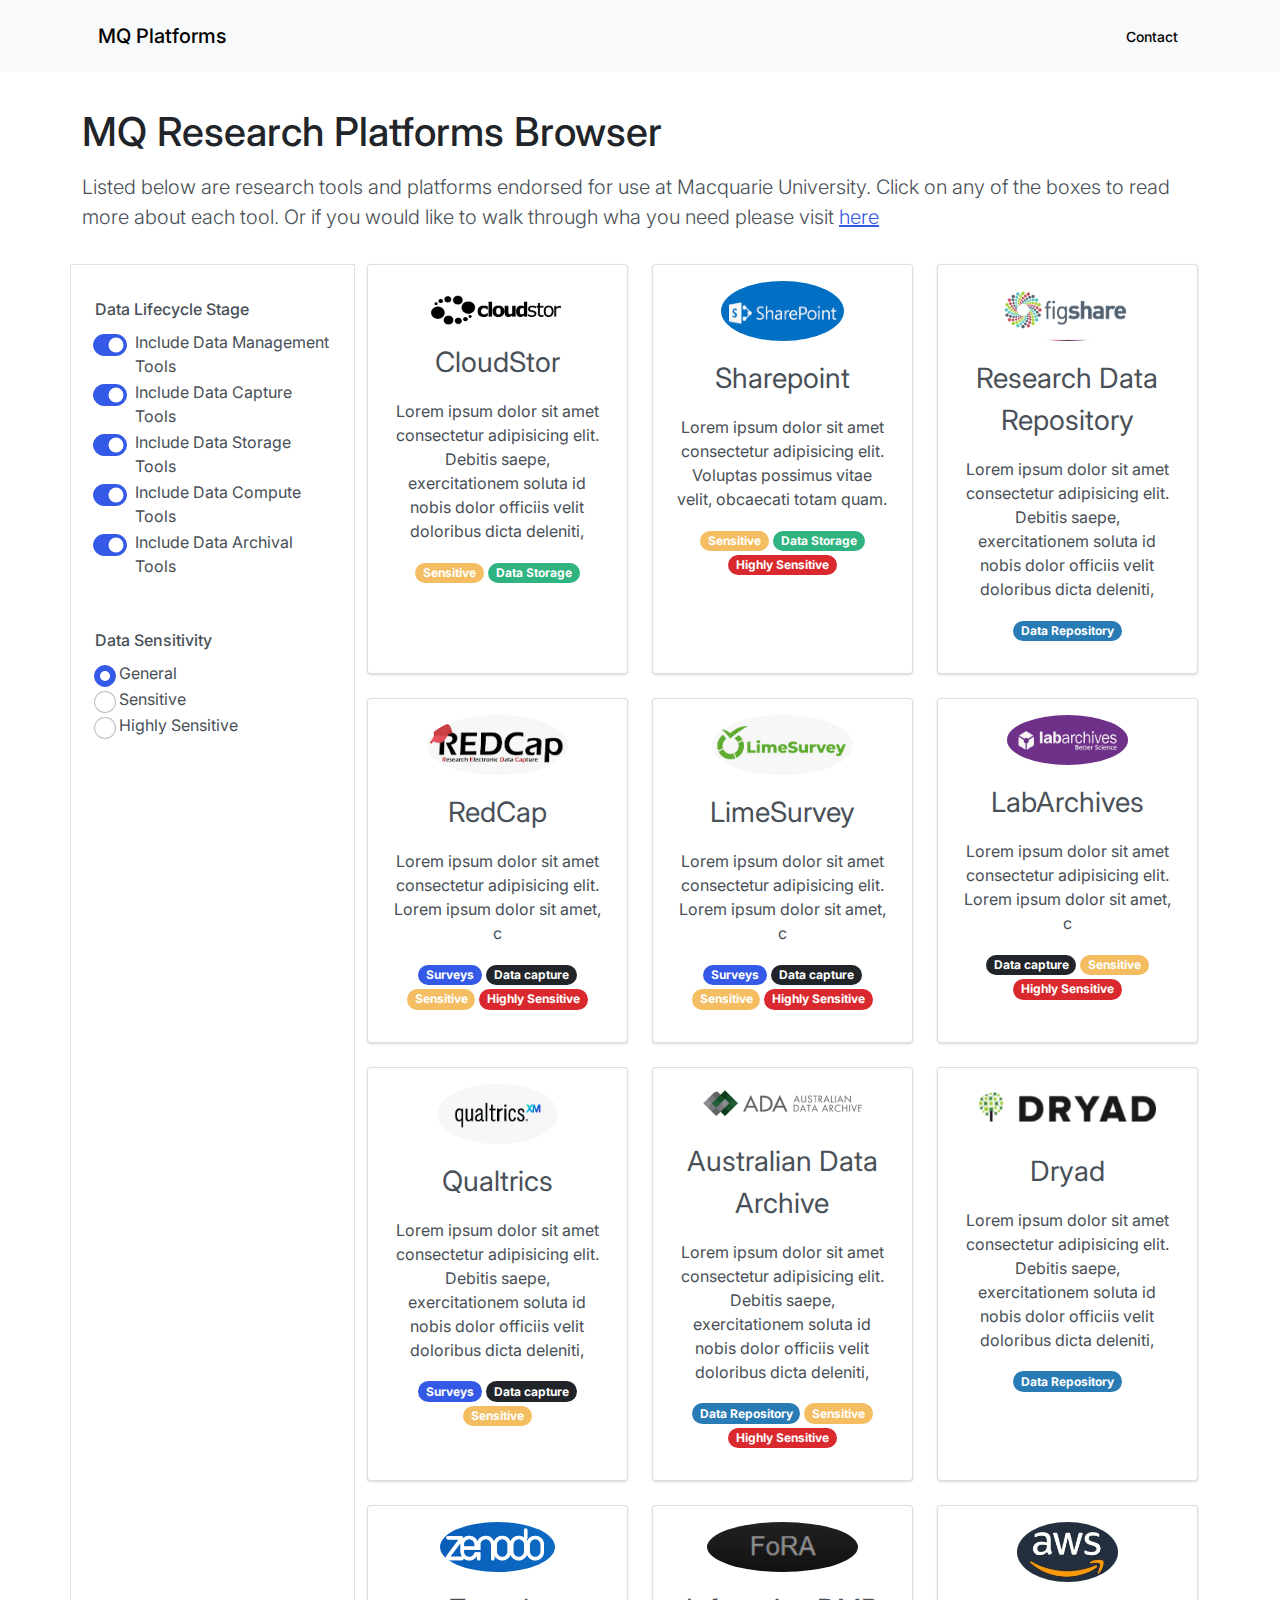
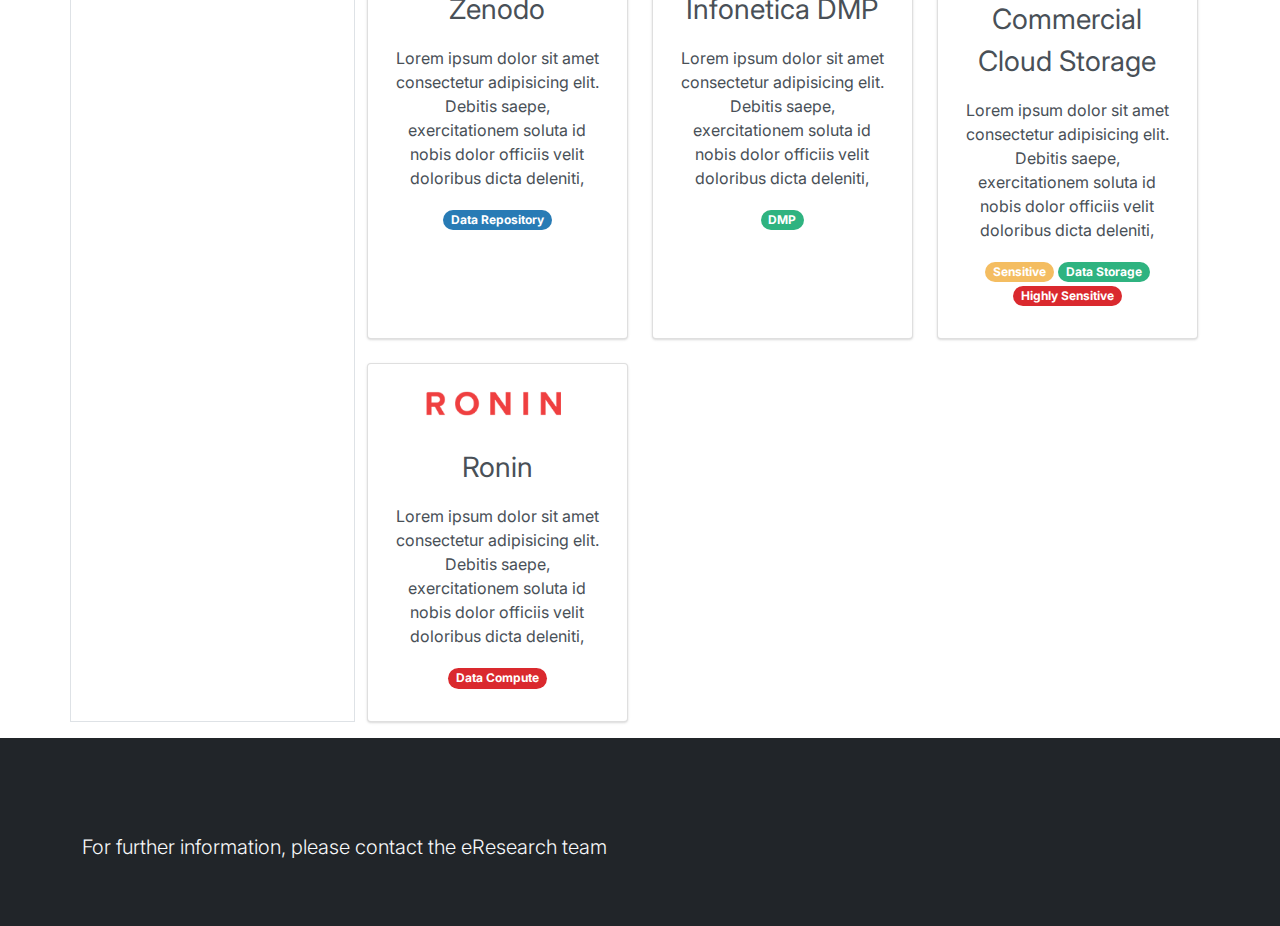
==== docs/index.html @ 7e0ce6c1 "Initial Commit" ====
<!DOCTYPE html>
<html lang="en">
  <head>
    <meta charset="UTF-8" />
    <meta http-equiv="X-UA-Compatible" content="IE=edge" />
    <meta name="viewport" content="width=device-width, initial-scale=1.0" />
    <link
      href="https://cdn.jsdelivr.net/npm/bootstrap@5.0.1/dist/css/bootstrap.min.css"
      rel="stylesheet"
      integrity="sha384-+0n0xVW2eSR5OomGNYDnhzAbDsOXxcvSN1TPprVMTNDbiYZCxYbOOl7+AMvyTG2x"
      crossorigin="anonymous"
    />
    <link
      rel="stylesheet"
      href="https://cdn.jsdelivr.net/npm/bootstrap-icons@1.5.0/font/bootstrap-icons.css"
    />
    <link rel="stylesheet" href="static/css/bootstrap.min.css" />
    <link rel="stylesheet" href="static/css/custom.css" />
    <title>MQ Research Platforms</title>
  </head>
  <body>
    <!-- NAVBAR -->
    <nav class="navbar navbar-light navbar-expand-lg bg-light py-3 fixed-top">
      <div class="container">
        <a class="navbar-brand" href="/">
          <img
            src="/static/img/mq-logo-small.png"
            height="30"
            class="d-inline-block align-top"
            alt=""
          />
          <a class="navbar-brand" href="/">MQ Platforms</a>
        </a>

        <button
          class="navbar-toggler"
          type="button"
          data-bs-toggle="collapse"
          data-bs-target="#navmenu"
        >
          <span class="navbar-toggler-icon"></span>
        </button>

        <div class="collapse navbar-collapse" id="navmenu">
          <ul class="navbar-nav ms-auto">
            <li class="nav-item">
              <a href="#contact" class="nav-link">Contact</a>
            </li>
          </ul>
        </div>
      </div>
    </nav>

    <!-- INTRO TEXT -->
    <section class="pt-5 pb-3 text-center text-sm-start">
      <div class="container">
        <div class="row">
          <div class="col">
            <h1>
              <span class="text-dark">MQ Research Platforms Browser</span>
            </h1>

            <p class="lead mt-3">
              Listed below are research tools and platforms endorsed for use at
              Macquarie University. Click on any of the boxes to read more about
              each tool. Or if you would like to walk through wha you need
              please visit <a href="walkthrough.html">here</a>
            </p>
          </div>
        </div>
      </div>
    </section>

    <!-- MAIN BODY -->
    <section class="pb-3">
      <div class="container">
        <div class="row">
          <!-- FILTER COLUMN -->
          <div class="col-lg-3 p-4 pb-lg-0 mb-3 mb-lg-0 border">
            <legend class="col-form-label pt-2">Data Lifecycle Stage</legend>
            <div class="form-check form-switch">
              <input
                class="form-check-input"
                type="checkbox"
                id="switchDataManagement"
                value="data-management"
                checked
                onchange="updatePlatformCards()"
              />
              <label class="form-check-label" for="switchDataManagement"
                >Include Data Management Tools</label
              >
            </div>
            <div class="form-check form-switch">
              <input
                class="form-check-input"
                type="checkbox"
                id="switchDataCapture"
                value="data-capture"
                checked
                onchange="updatePlatformCards()"
              />
              <label class="form-check-label" for="switchDataCapture"
                >Include Data Capture Tools</label
              >
            </div>
            <div class="form-check form-switch">
              <input
                class="form-check-input"
                type="checkbox"
                id="switchDataStorage"
                value="data-storage"
                checked
                onchange="updatePlatformCards()"
              />
              <label class="form-check-label" for="switchDataStorage"
                >Include Data Storage Tools</label
              >
            </div>
            <div class="form-check form-switch">
              <input
                class="form-check-input"
                type="checkbox"
                id="switchDataCompute"
                value="data-compute"
                checked
                onchange="updatePlatformCards()"
              />
              <label class="form-check-label" for="switchDataCompute"
                >Include Data Compute Tools</label
              >
            </div>
            <div class="form-check form-switch">
              <input
                class="form-check-input"
                type="checkbox"
                id="switchDataArchival"
                value="data-archival"
                checked
                onchange="updatePlatformCards()"
              />
              <label class="form-check-label" for="switchDataArchival"
                >Include Data Archival Tools</label
              >
            </div>

            <legend class="col-form-label pt-5">Data Sensitivity</legend>
            <div class="form-check">
              <input
                class="form-check-input"
                type="radio"
                name="sensitivityForm"
                id="radio-general"
                value="general"
                onchange="updatePlatformCards()"
                checked
              />
              <label class="form-check-label" for="radio-general">
                General
              </label>
            </div>
            <div class="form-check">
              <input
                class="form-check-input"
                type="radio"
                name="sensitivityForm"
                id="radio-sensitive"
                value="sensitive"
                onchange="updatePlatformCards()"
              />
              <label class="form-check-label" for="radio-sensitive">
                Sensitive
              </label>
            </div>
            <div class="form-check disabled">
              <input
                class="form-check-input"
                type="radio"
                name="sensitivityForm"
                id="radio-highly-sensitive"
                value="highly-sensitive"
                onchange="updatePlatformCards()"
              />
              <label class="form-check-label" for="radio-highly-sensitive">
                Highly Sensitive
              </label>
            </div>
          </div>

          <!-- PLATFORM CARDS -->
          <div class="col-lg-9">
            <div class="row g-4">
              <!-- CLOUDSTOR -->
              <div class="col-md-6 col-lg-4 d-flex">
                <div class="card bg-white" id="cloudstorCard">
                  <div class="card-body text-center">
                    <img
                      src="static/img/cloudstor-image.png"
                      class="rounded-circle"
                      alt=""
                      style="height: 60px"
                    />

                    <p>
                      <a
                        href="#"
                        id="cloudstorLink"
                        class="card-title mb3 platformHeading"
                        data-bs-toggle="modal"
                        data-bs-target="#cloudstorModal"
                      >
                        CloudStor
                      </a>
                    </p>
                    <p class="card-text">
                      Lorem ipsum dolor sit amet consectetur adipisicing elit.
                      Debitis saepe, exercitationem soluta id nobis dolor
                      officiis velit doloribus dicta deleniti,
                    </p>
                    <p>
                      <span class="badge rounded-pill bg-warning"
                        >Sensitive</span
                      >
                      <span class="badge rounded-pill bg-success"
                        >Data Storage</span
                      >
                    </p>
                  </div>
                </div>
              </div>

              <!-- SHAREPOINT -->
              <div class="col-md-6 col-lg-4 d-flex">
                <div class="card bg-white" id="sharepointCard">
                  <div class="card-body text-center">
                    <img
                      src="static/img/sharepoint-image.png"
                      class="rounded-circle mb-3"
                      style="height: 60px"
                      alt=""
                    />
                    <p>
                      <a
                        href="#"
                        id="sharepointLink"
                        class="card-title mb3 platformHeading"
                        data-bs-toggle="modal"
                        data-bs-target="#sharepointModal"
                      >
                        Sharepoint
                      </a>
                    </p>
                    <p class="card-text">
                      Lorem ipsum dolor sit amet consectetur adipisicing elit.
                      Voluptas possimus vitae velit, obcaecati totam quam.
                    </p>
                    <p>
                      <span class="badge rounded-pill bg-warning"
                        >Sensitive</span
                      >
                      <span class="badge rounded-pill bg-success"
                        >Data Storage</span
                      >
                      <span class="badge rounded-pill bg-danger"
                        >Highly Sensitive</span
                      >
                    </p>
                  </div>
                </div>
              </div>

              <!-- RDR -->
              <div class="col-md-6 col-lg-4 d-flex">
                <div class="card bg-white" id="rdrCard">
                  <div class="card-body text-center">
                    <img
                      src="static/img/rdr-image.png"
                      class="rounded-circle mb-3"
                      style="height: 60px"
                      alt=""
                    />
                    <p>
                      <a
                        href="#"
                        id="rdrLink"
                        class="card-title mb3 platformHeading"
                        data-bs-toggle="modal"
                        data-bs-target="#rdrModal"
                      >
                        Research Data Repository
                      </a>
                    </p>
                    <p class="card-text">
                      Lorem ipsum dolor sit amet consectetur adipisicing elit.
                      Debitis saepe, exercitationem soluta id nobis dolor
                      officiis velit doloribus dicta deleniti,
                    </p>
                    <p>
                      <span class="badge rounded-pill bg-info"
                        >Data Repository</span
                      >
                    </p>
                  </div>
                </div>
              </div>

              <!-- REDCAP -->
              <div class="col-md-6 col-lg-4 d-flex">
                <div class="card bg-white" id="redcapCard">
                  <div class="card-body text-center">
                    <img
                      src="static/img/redcap-image.png"
                      class="rounded-circle mb-3"
                      style="height: 60px"
                      alt=""
                    />
                    <p>
                      <a
                        href="#"
                        id="redcapLink"
                        class="card-title mb3 platformHeading"
                        data-bs-toggle="modal"
                        data-bs-target="#redcapModal"
                      >
                        RedCap
                      </a>
                    </p>
                    <p class="card-text">
                      Lorem ipsum dolor sit amet consectetur adipisicing elit.
                      Lorem ipsum dolor sit amet, c
                    </p>
                    <p>
                      <span class="badge rounded-pill bg-primary">Surveys</span>
                      <span class="badge rounded-pill bg-dark"
                        >Data capture</span
                      >
                      <span class="badge rounded-pill bg-warning"
                        >Sensitive</span
                      >
                      <span class="badge rounded-pill bg-danger"
                        >Highly Sensitive</span
                      >
                    </p>
                  </div>
                </div>
              </div>

              <!-- LIMESURVEY -->
              <div class="col-md-6 col-lg-4 d-flex">
                <div class="card bg-white" id="limesurveyCard">
                  <div class="card-body text-center">
                    <img
                      src="static/img/limesurvey-image.png"
                      class="rounded-circle mb-3"
                      style="height: 60px"
                      alt=""
                    />
                    <p>
                      <a
                        href="#"
                        id="limesurveyLink"
                        class="card-title mb3 platformHeading"
                        data-bs-toggle="modal"
                        data-bs-target="#limesurveyModal"
                      >
                        LimeSurvey
                      </a>
                    </p>
                    <p class="card-text">
                      Lorem ipsum dolor sit amet consectetur adipisicing elit.
                      Lorem ipsum dolor sit amet, c
                    </p>
                    <p>
                      <span class="badge rounded-pill bg-primary">Surveys</span>
                      <span class="badge rounded-pill bg-dark"
                        >Data capture</span
                      >
                      <span class="badge rounded-pill bg-warning"
                        >Sensitive</span
                      >
                      <span class="badge rounded-pill bg-danger"
                        >Highly Sensitive</span
                      >
                    </p>
                  </div>
                </div>
              </div>

              <!-- LABARCHIVES -->
              <div class="col-md-6 col-lg-4 d-flex">
                <div class="card bg-white" id="labarchivesCard">
                  <div class="card-body text-center">
                    <img
                      src="static/img/labarchives-image.png"
                      class="rounded-circle mb-3"
                      style="height: 50px"
                      alt=""
                    />
                    <p>
                      <a
                        href="#"
                        id="labarchivesLink"
                        class="card-title mb3 platformHeading"
                        data-bs-toggle="modal"
                        data-bs-target="#labarchivesModal"
                      >
                        LabArchives
                      </a>
                    </p>
                    <p class="card-text">
                      Lorem ipsum dolor sit amet consectetur adipisicing elit.
                      Lorem ipsum dolor sit amet, c
                    </p>
                    <p>
                      <span class="badge rounded-pill bg-dark"
                        >Data capture</span
                      >
                      <span class="badge rounded-pill bg-warning"
                        >Sensitive</span
                      >
                      <span class="badge rounded-pill bg-danger"
                        >Highly Sensitive</span
                      >
                    </p>
                  </div>
                </div>
              </div>

              <!-- QUALTRICS -->
              <div class="col-md-6 col-lg-4 d-flex">
                <div class="card bg-white" id="qualtricsCard">
                  <div class="card-body text-center">
                    <img
                      src="static/img/qualtrics-image.png"
                      class="rounded-circle mb-3"
                      style="height: 60px"
                      alt=""
                    />
                    <p>
                      <a
                        href="#"
                        id="qualtricsLink"
                        class="card-title mb3 platformHeading"
                        data-bs-toggle="modal"
                        data-bs-target="#qualtricsModal"
                      >
                        Qualtrics
                      </a>
                    </p>
                    <p class="card-text">
                      Lorem ipsum dolor sit amet consectetur adipisicing elit.
                      Debitis saepe, exercitationem soluta id nobis dolor
                      officiis velit doloribus dicta deleniti,
                    </p>
                    <p>
                      <span class="badge rounded-pill bg-primary">Surveys</span>
                      <span class="badge rounded-pill bg-dark"
                        >Data capture</span
                      >
                      <span class="badge rounded-pill bg-warning"
                        >Sensitive</span
                      >
                    </p>
                  </div>
                </div>
              </div>

              <!-- ADA -->
              <div class="col-md-6 col-lg-4 d-flex">
                <div class="card bg-white" id="adaCard">
                  <div class="card-body text-center">
                    <img
                      src="static/img/ada-image.png"
                      class="rounded-circle mb-3"
                      style="height: 40px"
                      alt=""
                    />
                    <p>
                      <a
                        href="#"
                        id="adaLink"
                        class="card-title mb3 platformHeading"
                        data-bs-toggle="modal"
                        data-bs-target="#adaModal"
                      >
                        Australian Data Archive
                      </a>
                    </p>
                    <p class="card-text">
                      Lorem ipsum dolor sit amet consectetur adipisicing elit.
                      Debitis saepe, exercitationem soluta id nobis dolor
                      officiis velit doloribus dicta deleniti,
                    </p>
                    <p>
                      <span class="badge rounded-pill bg-info"
                        >Data Repository</span
                      >
                      <span class="badge rounded-pill bg-warning"
                        >Sensitive</span
                      >
                      <span class="badge rounded-pill bg-danger"
                        >Highly Sensitive</span
                      >
                    </p>
                  </div>
                </div>
              </div>

              <!-- DRYAD -->
              <div class="col-md-6 col-lg-4 d-flex">
                <div class="card bg-white" id="dryadCard">
                  <div class="card-body text-center">
                    <img
                      src="static/img/dryad-image.png"
                      class="rounded-circle mb-3"
                      style="height: 50px"
                      alt=""
                    />
                    <p>
                      <a
                        href="#"
                        id="dryadLink"
                        class="card-title mb3 platformHeading"
                        data-bs-toggle="modal"
                        data-bs-target="#dryadModal"
                      >
                        Dryad
                      </a>
                    </p>
                    <p class="card-text">
                      Lorem ipsum dolor sit amet consectetur adipisicing elit.
                      Debitis saepe, exercitationem soluta id nobis dolor
                      officiis velit doloribus dicta deleniti,
                    </p>
                    <p>
                      <span class="badge rounded-pill bg-info"
                        >Data Repository</span
                      >
                    </p>
                  </div>
                </div>
              </div>

              <!-- ZENODO -->
              <div class="col-md-6 col-lg-4 d-flex">
                <div class="card bg-white" id="zenodoCard">
                  <div class="card-body text-center">
                    <img
                      src="static/img/zenodo-image.png"
                      class="rounded-circle mb-3"
                      style="height: 50px"
                      alt=""
                    />
                    <p>
                      <a
                        href="#"
                        id="zenodoLink"
                        class="card-title mb3 platformHeading"
                        data-bs-toggle="modal"
                        data-bs-target="#zenodoModal"
                      >
                        Zenodo
                      </a>
                    </p>
                    <p class="card-text">
                      Lorem ipsum dolor sit amet consectetur adipisicing elit.
                      Debitis saepe, exercitationem soluta id nobis dolor
                      officiis velit doloribus dicta deleniti,
                    </p>
                    <p>
                      <span class="badge rounded-pill bg-info"
                        >Data Repository</span
                      >
                    </p>
                  </div>
                </div>
              </div>

              <!-- FORA/INFONETICA -->
              <div class="col-md-6 col-lg-4 d-flex">
                <div class="card bg-white" id="dmpCard">
                  <div class="card-body text-center">
                    <img
                      src="static/img/dmp-image.png"
                      class="rounded-circle mb-3"
                      style="height: 50px"
                      alt=""
                    />
                    <p>
                      <a
                        href="#"
                        id="dmpLink"
                        class="card-title mb3 platformHeading"
                        data-bs-toggle="modal"
                        data-bs-target="#dmpModal"
                      >
                        Infonetica DMP
                      </a>
                    </p>
                    <p class="card-text">
                      Lorem ipsum dolor sit amet consectetur adipisicing elit.
                      Debitis saepe, exercitationem soluta id nobis dolor
                      officiis velit doloribus dicta deleniti,
                    </p>
                    <p>
                      <span class="badge rounded-pill bg-success">DMP</span>
                    </p>
                  </div>
                </div>
              </div>

              <!-- COMMMERCIAL CLOUD STORAGE -->
              <div class="col-md-6 col-lg-4 d-flex">
                <div class="card bg-white" id="awsCard">
                  <div class="card-body text-center">
                    <img
                      src="static/img/aws-image.png"
                      class="rounded-circle mb-3"
                      style="height: 60px"
                      alt=""
                    />
                    <p>
                      <a
                        href="#"
                        id="awsLink"
                        class="card-title mb3 platformHeading"
                        data-bs-toggle="modal"
                        data-bs-target="#awsModal"
                      >
                        Commercial Cloud Storage
                      </a>
                    </p>
                    <p class="card-text">
                      Lorem ipsum dolor sit amet consectetur adipisicing elit.
                      Debitis saepe, exercitationem soluta id nobis dolor
                      officiis velit doloribus dicta deleniti,
                    </p>
                    <p>
                      <span class="badge rounded-pill bg-warning"
                        >Sensitive</span
                      >
                      <span class="badge rounded-pill bg-success"
                        >Data Storage</span
                      >
                      <span class="badge rounded-pill bg-danger"
                        >Highly Sensitive</span
                      >
                    </p>
                  </div>
                </div>
              </div>

              <!-- RONIN -->
              <div class="col-md-6 col-lg-4 d-flex">
                <div class="card bg-white" id="roninCard">
                  <div class="card-body text-center">
                    <img
                      src="static/img/ronin-image.png"
                      class="rounded-circle mb-3"
                      style="height: 50px"
                      alt=""
                    />
                    <p>
                      <a
                        href="#"
                        id="roninLink"
                        class="card-title mb3 platformHeading"
                        data-bs-toggle="modal"
                        data-bs-target="#roninModal"
                      >
                        Ronin
                      </a>
                    </p>
                    <p class="card-text">
                      Lorem ipsum dolor sit amet consectetur adipisicing elit.
                      Debitis saepe, exercitationem soluta id nobis dolor
                      officiis velit doloribus dicta deleniti,
                    </p>
                    <p>
                      <span class="badge rounded-pill bg-danger"
                        >Data Compute</span
                      >
                    </p>
                  </div>
                </div>
              </div>
            </div>
          </div>
        </div>
      </div>
    </section>

    <!-- PLATFORM MODALS -->

    <!-- Cloudstor -->
    <div
      class="modal fade"
      id="cloudstorModal"
      tabindex="-1"
      aria-labelledby="exampleModalLabel"
      aria-hidden="true"
    >
      <div class="modal-dialog">
        <div class="modal-content">
          <div class="modal-header">
            <h3 class="modal-title" id="exampleModalLabel">Cloudstor</h3>
            <button
              type="button"
              class="btn-close"
              data-bs-dismiss="modal"
              aria-label="Close"
            ></button>
          </div>
          <div class="modal-body">
            <h4>Summary</h4>
            Cloudstor is a data storage platform for .....
            <h4>Links</h4>
            <h4>Further Info</h4>
          </div>
        </div>
      </div>
    </div>

    <!-- Sharepoint -->
    <div
      class="modal fade"
      id="sharepointModal"
      tabindex="-1"
      aria-labelledby="exampleModalLabel"
      aria-hidden="true"
    >
      <div class="modal-dialog">
        <div class="modal-content">
          <div class="modal-header">
            <h5 class="modal-title" id="exampleModalLabel">Sharepoint</h5>
            <button
              type="button"
              class="btn-close"
              data-bs-dismiss="modal"
              aria-label="Close"
            ></button>
          </div>
          <div class="modal-body">
            Sharepoint is a dat storage platform for .....
          </div>
        </div>
      </div>
    </div>

    <!-- RedCap -->
    <div
      class="modal fade"
      id="redcapModal"
      tabindex="-1"
      aria-labelledby="exampleModalLabel"
      aria-hidden="true"
    >
      <div class="modal-dialog">
        <div class="modal-content">
          <div class="modal-header">
            <h5 class="modal-title" id="exampleModalLabel">RedCap</h5>
            <button
              type="button"
              class="btn-close"
              data-bs-dismiss="modal"
              aria-label="Close"
            ></button>
          </div>
          <div class="modal-body">RedCap is a survey platform for .....</div>
        </div>
      </div>
    </div>

    <!-- LimeSurvey -->
    <div
      class="modal fade"
      id="limesurveyModal"
      tabindex="-1"
      aria-labelledby="exampleModalLabel"
      aria-hidden="true"
    >
      <div class="modal-dialog">
        <div class="modal-content">
          <div class="modal-header">
            <h5 class="modal-title" id="exampleModalLabel">LimeSurvey</h5>
            <button
              type="button"
              class="btn-close"
              data-bs-dismiss="modal"
              aria-label="Close"
            ></button>
          </div>
          <div class="modal-body">
            LimeSurvey is a survey tool platform for .....
          </div>
        </div>
      </div>
    </div>

    <!-- LabArchives -->
    <div
      class="modal fade"
      id="labarchivesModal"
      tabindex="-1"
      aria-labelledby="exampleModalLabel"
      aria-hidden="true"
    >
      <div class="modal-dialog">
        <div class="modal-content">
          <div class="modal-header">
            <h5 class="modal-title" id="exampleModalLabel">LabArchives</h5>
            <button
              type="button"
              class="btn-close"
              data-bs-dismiss="modal"
              aria-label="Close"
            ></button>
          </div>
          <div class="modal-body">
            Lab Archives is an electronic notebook platform for .....
          </div>
        </div>
      </div>
    </div>

    <!-- Qualtrics -->
    <div
      class="modal fade"
      id="qualtricsModal"
      tabindex="-1"
      aria-labelledby="exampleModalLabel"
      aria-hidden="true"
    >
      <div class="modal-dialog">
        <div class="modal-content">
          <div class="modal-header">
            <h5 class="modal-title" id="exampleModalLabel">Qualtrics</h5>
            <button
              type="button"
              class="btn-close"
              data-bs-dismiss="modal"
              aria-label="Close"
            ></button>
          </div>
          <div class="modal-body">Qualtrics is a survey platform for .....</div>
        </div>
      </div>
    </div>

    <!-- Australian Data Archive -->

    <div
      class="modal fade"
      id="adaModal"
      tabindex="-1"
      aria-labelledby="exampleModalLabel"
      aria-hidden="true"
    >
      <div class="modal-dialog">
        <div class="modal-content">
          <div class="modal-header">
            <h5 class="modal-title" id="exampleModalLabel">
              Australian Data Archive
            </h5>
            <button
              type="button"
              class="btn-close"
              data-bs-dismiss="modal"
              aria-label="Close"
            ></button>
          </div>
          <div class="modal-body">
            Australian Data Archive (ADA) is a data repository for .....
          </div>
        </div>
      </div>
    </div>

    <!-- Research Data Repository -->

    <div
      class="modal fade"
      id="rdrModal"
      tabindex="-1"
      aria-labelledby="exampleModalLabel"
      aria-hidden="true"
    >
      <div class="modal-dialog">
        <div class="modal-content">
          <div class="modal-header">
            <h5 class="modal-title" id="exampleModalLabel">
              Research Data Repository
            </h5>
            <button
              type="button"
              class="btn-close"
              data-bs-dismiss="modal"
              aria-label="Close"
            ></button>
          </div>
          <div class="modal-body">
            The Research Data Repository is a data repository for .....
          </div>
        </div>
      </div>
    </div>

    <!-- Dryad -->

    <div
      class="modal fade"
      id="dryadModal"
      tabindex="-1"
      aria-labelledby="exampleModalLabel"
      aria-hidden="true"
    >
      <div class="modal-dialog">
        <div class="modal-content">
          <div class="modal-header">
            <h5 class="modal-title" id="exampleModalLabel">Dryad</h5>
            <button
              type="button"
              class="btn-close"
              data-bs-dismiss="modal"
              aria-label="Close"
            ></button>
          </div>
          <div class="modal-body">Dryad is a data repository for .....</div>
        </div>
      </div>
    </div>

    <!-- Zenodo -->

    <div
      class="modal fade"
      id="zenodoModal"
      tabindex="-1"
      aria-labelledby="exampleModalLabel"
      aria-hidden="true"
    >
      <div class="modal-dialog">
        <div class="modal-content">
          <div class="modal-header">
            <h5 class="modal-title" id="exampleModalLabel">Zenodo</h5>
            <button
              type="button"
              class="btn-close"
              data-bs-dismiss="modal"
              aria-label="Close"
            ></button>
          </div>
          <div class="modal-body">Zenodo is a data repository for .....</div>
        </div>
      </div>
    </div>

    <!-- Infonetica (DMP) -->

    <div
      class="modal fade"
      id="dmpModal"
      tabindex="-1"
      aria-labelledby="exampleModalLabel"
      aria-hidden="true"
    >
      <div class="modal-dialog">
        <div class="modal-content">
          <div class="modal-header">
            <h5 class="modal-title" id="exampleModalLabel">DMP Tool</h5>
            <button
              type="button"
              class="btn-close"
              data-bs-dismiss="modal"
              aria-label="Close"
            ></button>
          </div>
          <div class="modal-body">
            The Infonetica DMP tool allows you to create a DMP .....
          </div>
        </div>
      </div>
    </div>

    <!-- Commercial Cloud -->

    <div
      class="modal fade"
      id="awsModal"
      tabindex="-1"
      aria-labelledby="exampleModalLabel"
      aria-hidden="true"
    >
      <div class="modal-dialog">
        <div class="modal-content">
          <div class="modal-header">
            <h5 class="modal-title" id="exampleModalLabel">
              Commercial Cloud Storage
            </h5>
            <button
              type="button"
              class="btn-close"
              data-bs-dismiss="modal"
              aria-label="Close"
            ></button>
          </div>
          <div class="modal-body">
            Commercial Cloud offerings are availble for storing your data .....
          </div>
        </div>
      </div>
    </div>

    <!-- Ronin -->

    <div
      class="modal fade"
      id="roninModal"
      tabindex="-1"
      aria-labelledby="exampleModalLabel"
      aria-hidden="true"
    >
      <div class="modal-dialog">
        <div class="modal-content">
          <div class="modal-header">
            <h5 class="modal-title" id="exampleModalLabel">Ronin</h5>
            <button
              type="button"
              class="btn-close"
              data-bs-dismiss="modal"
              aria-label="Close"
            ></button>
          </div>
          <div class="modal-body">
            Ronin is a tool for helping leverage cloud compute....
          </div>
        </div>
      </div>
    </div>

    <!-- CONTACT SECTION -->
    <section class="p-5 bg-dark text-light" id="contact">
      <div class="container">
        <h2>Further Information</h2>
        <p class="lead">
          For further information, please contact the eResearch team
        </p>
      </div>
    </section>

    <script
      src="https://cdn.jsdelivr.net/npm/bootstrap@5.0.1/dist/js/bootstrap.bundle.min.js"
      integrity="sha384-gtEjrD/SeCtmISkJkNUaaKMoLD0//ElJ19smozuHV6z3Iehds+3Ulb9Bn9Plx0x4"
      crossorigin="anonymous"
    ></script>
    <script src="static/js/index.js"></script>
  </body>
</html>
---- docs/static/css/custom.css ----
/* Form */

/* Style the form */
#decisionsForm {
  background-color: #ffffff;
  margin: 5px auto;
  padding: 5px;
  width: 80%;
  /* min-width: 300px; */
}

/* Style the input fields */
input {
  padding: 10px;
  width: 100%;
  font-size: 17px;
  font-family: Raleway;
  border: 1px solid #aaaaaa;
}

/* Hide all steps by default: */
.tab {
  display: none;
}

/* Cards */
.greyed-out-card {
  background-color: rgba(248, 248, 248, 1);
  opacity: 0.4;
}

#helpText {
  color: #999999;
}

body::before {
  display: block;
  content: "";
  height: 60px;
}

@media (min-width: 768px) {
  .news-input {
    width: 50%;
  }
}

a.platformHeading {
  text-align: center;
  font-size: 28px;
  text-decoration: none;
}
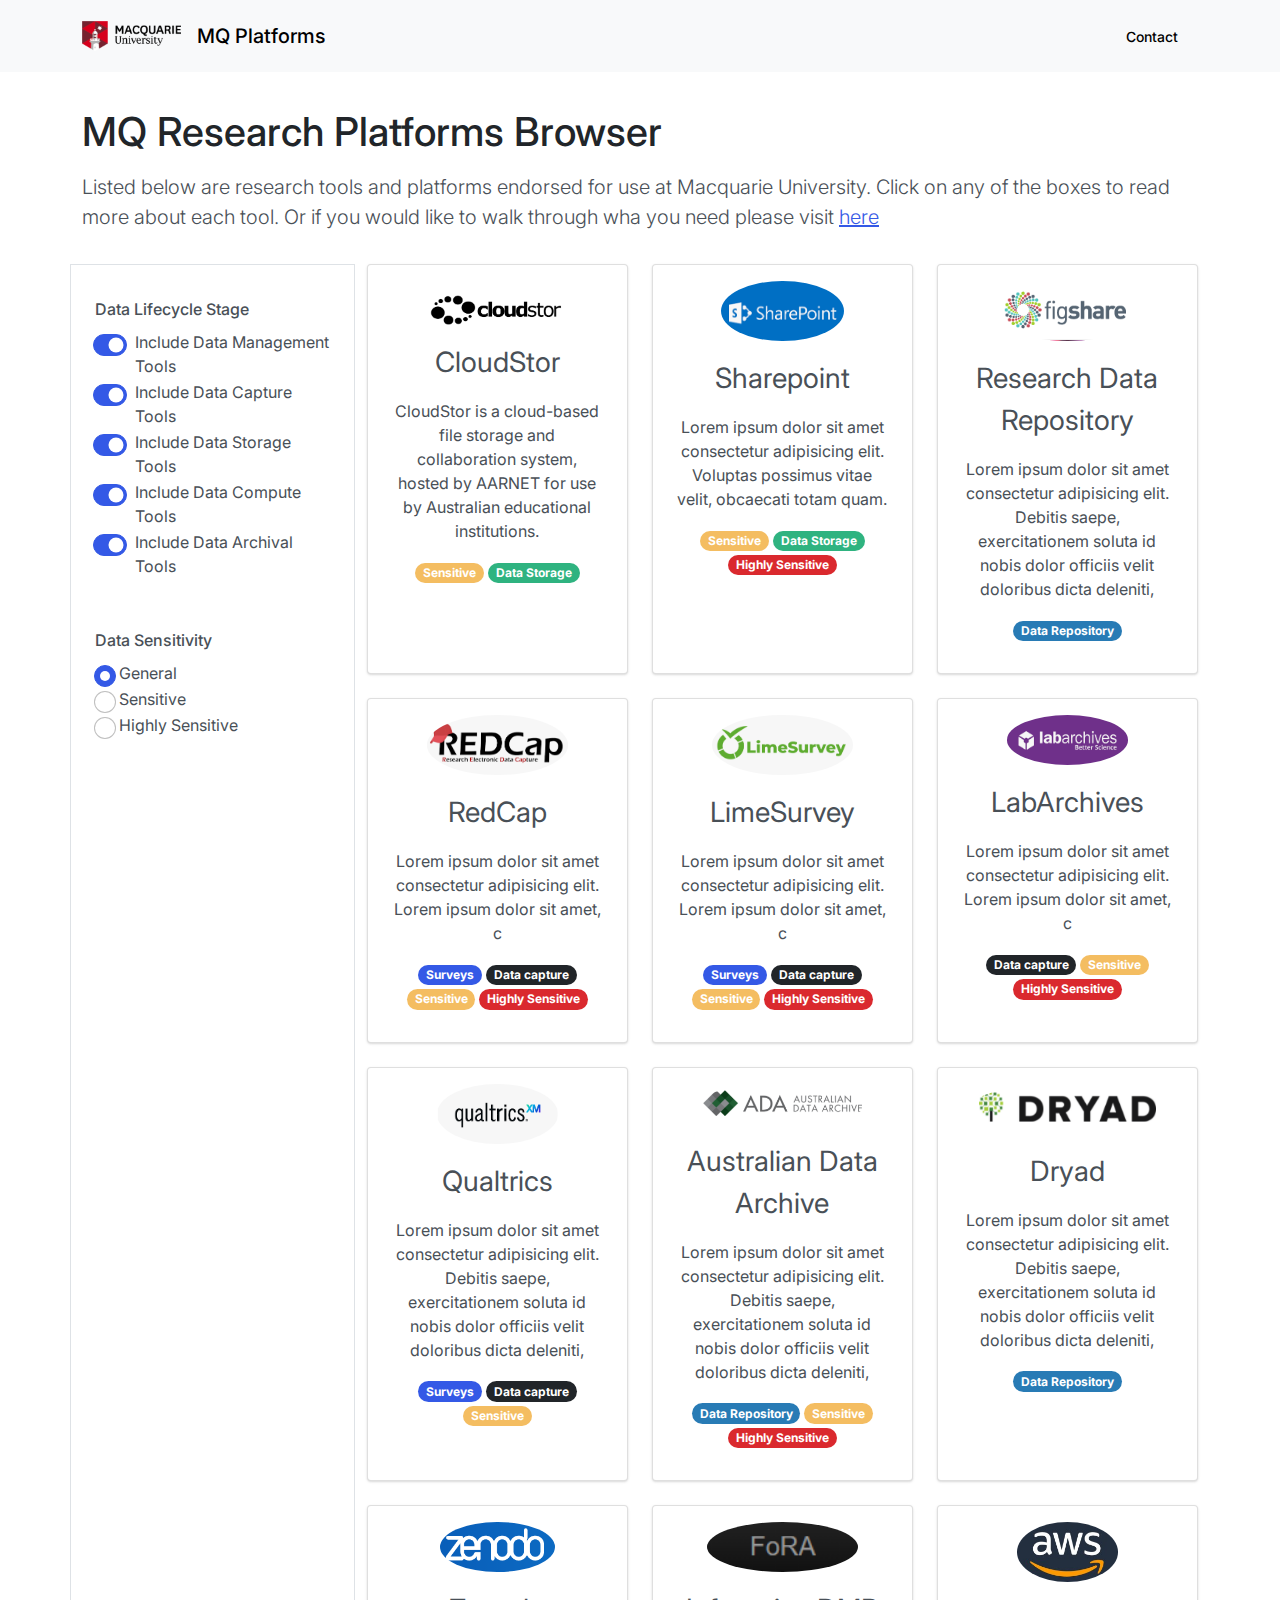
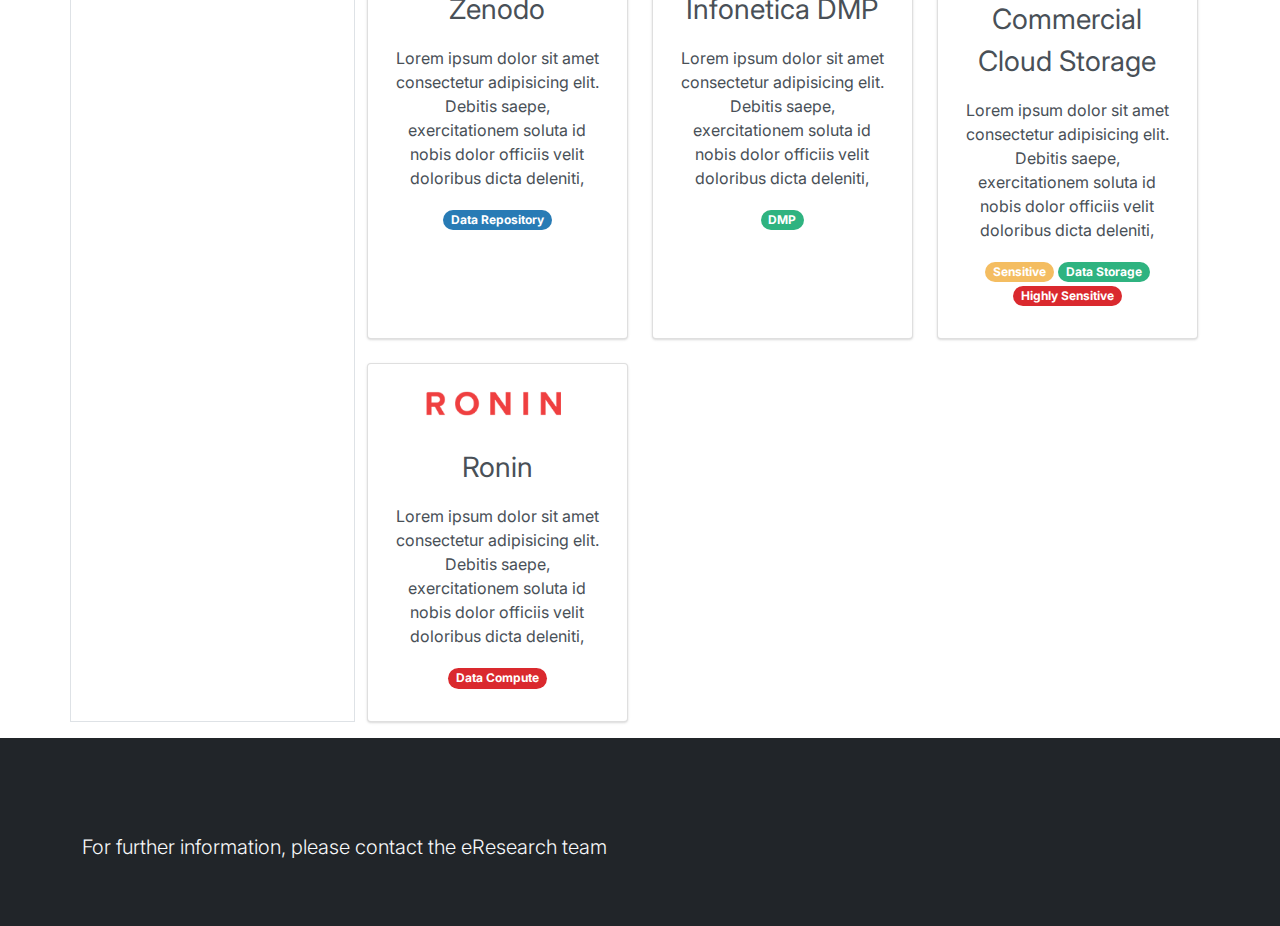
==== commit 00182155: "Updating logo path" ====
--- a/docs/index.html
+++ b/docs/index.html
@@ -24,7 +24,7 @@
       <div class="container">
         <a class="navbar-brand" href="/">
           <img
-            src="/static/img/mq-logo-small.png"
+            src="static/img/mq-logo-small.png"
             height="30"
             class="d-inline-block align-top"
             alt=""
@@ -213,9 +213,9 @@
                       </a>
                     </p>
                     <p class="card-text">
-                      Lorem ipsum dolor sit amet consectetur adipisicing elit.
-                      Debitis saepe, exercitationem soluta id nobis dolor
-                      officiis velit doloribus dicta deleniti,
+                      CloudStor is a cloud-based file storage and collaboration
+                      system, hosted by AARNET for use by Australian educational
+                      institutions.
                     </p>
                     <p>
                       <span class="badge rounded-pill bg-warning"
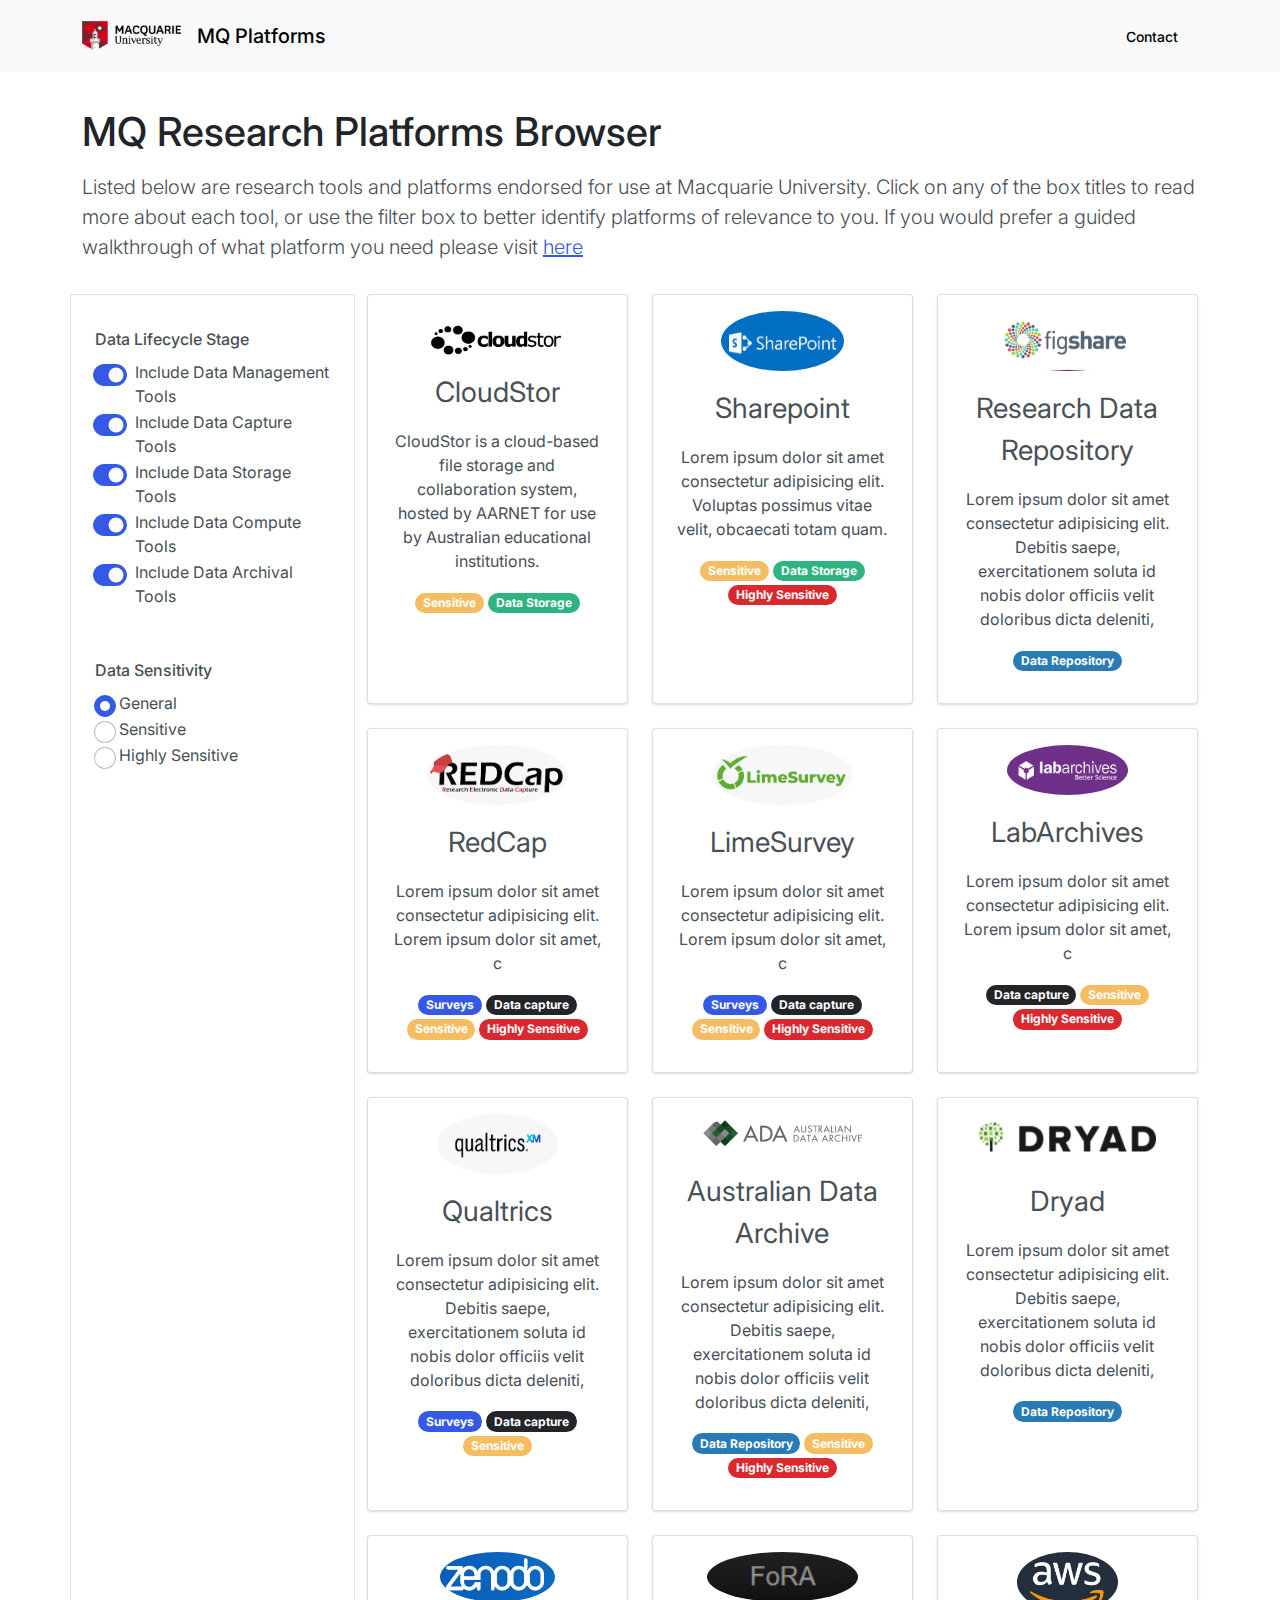
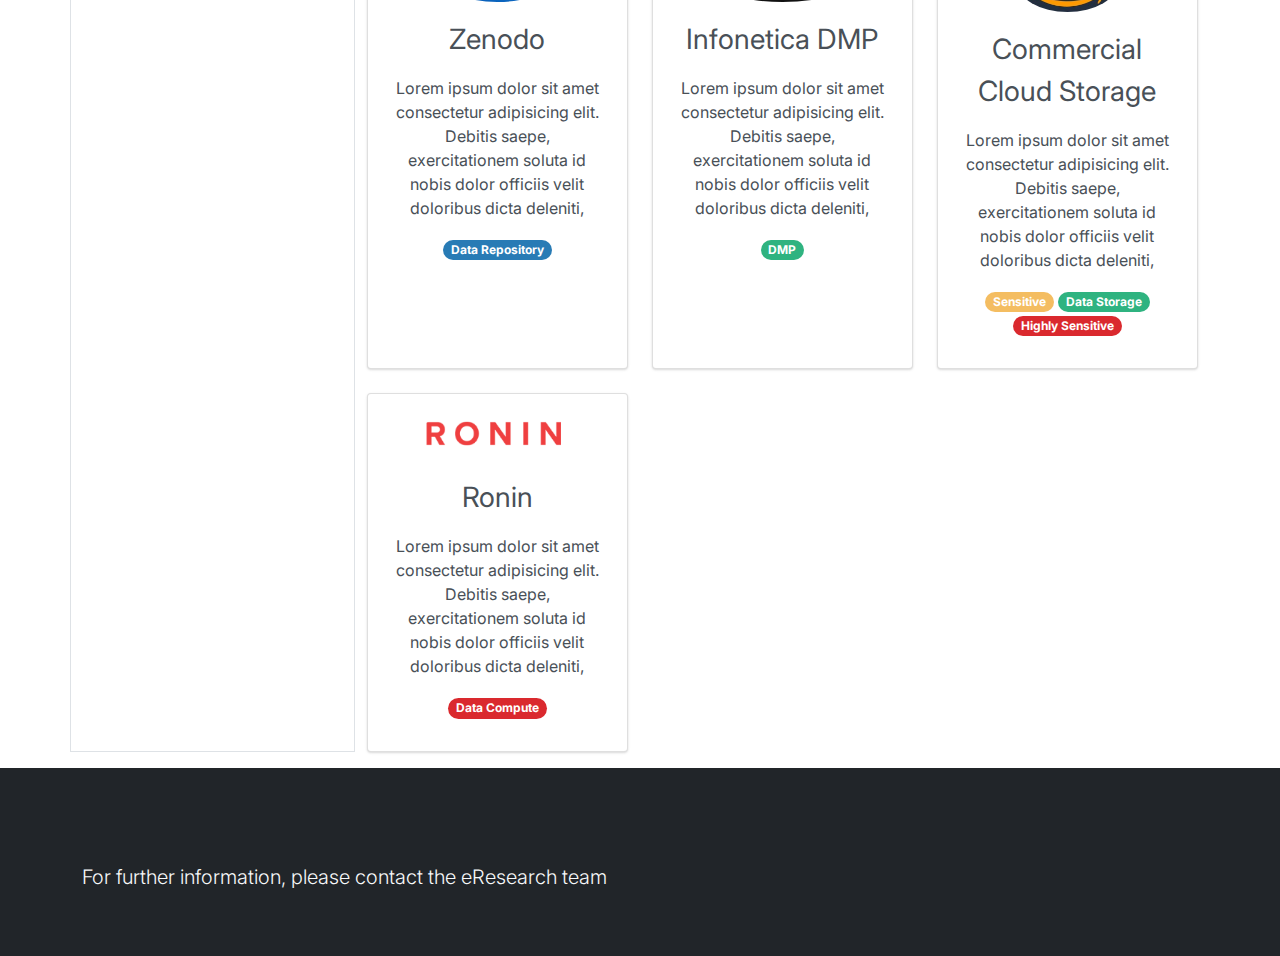
==== commit 433d4c55: "Changing the logo url" ====
--- a/docs/index.html
+++ b/docs/index.html
@@ -22,14 +22,14 @@
     <!-- NAVBAR -->
     <nav class="navbar navbar-light navbar-expand-lg bg-light py-3 fixed-top">
       <div class="container">
-        <a class="navbar-brand" href="/">
+        <a class="navbar-brand" href="">
           <img
             src="static/img/mq-logo-small.png"
             height="30"
             class="d-inline-block align-top"
             alt=""
           />
-          <a class="navbar-brand" href="/">MQ Platforms</a>
+          <a class="navbar-brand" href="">MQ Platforms</a>
         </a>
 
         <button
@@ -62,9 +62,11 @@
 
             <p class="lead mt-3">
               Listed below are research tools and platforms endorsed for use at
-              Macquarie University. Click on any of the boxes to read more about
-              each tool. Or if you would like to walk through wha you need
-              please visit <a href="walkthrough.html">here</a>
+              Macquarie University. Click on any of the box titles to read more
+              about each tool, or use the filter box to better identify
+              platforms of relevance to you. If you would prefer a guided
+              walkthrough of what platform you need please visit
+              <a href="walkthrough.html">here</a>
             </p>
           </div>
         </div>
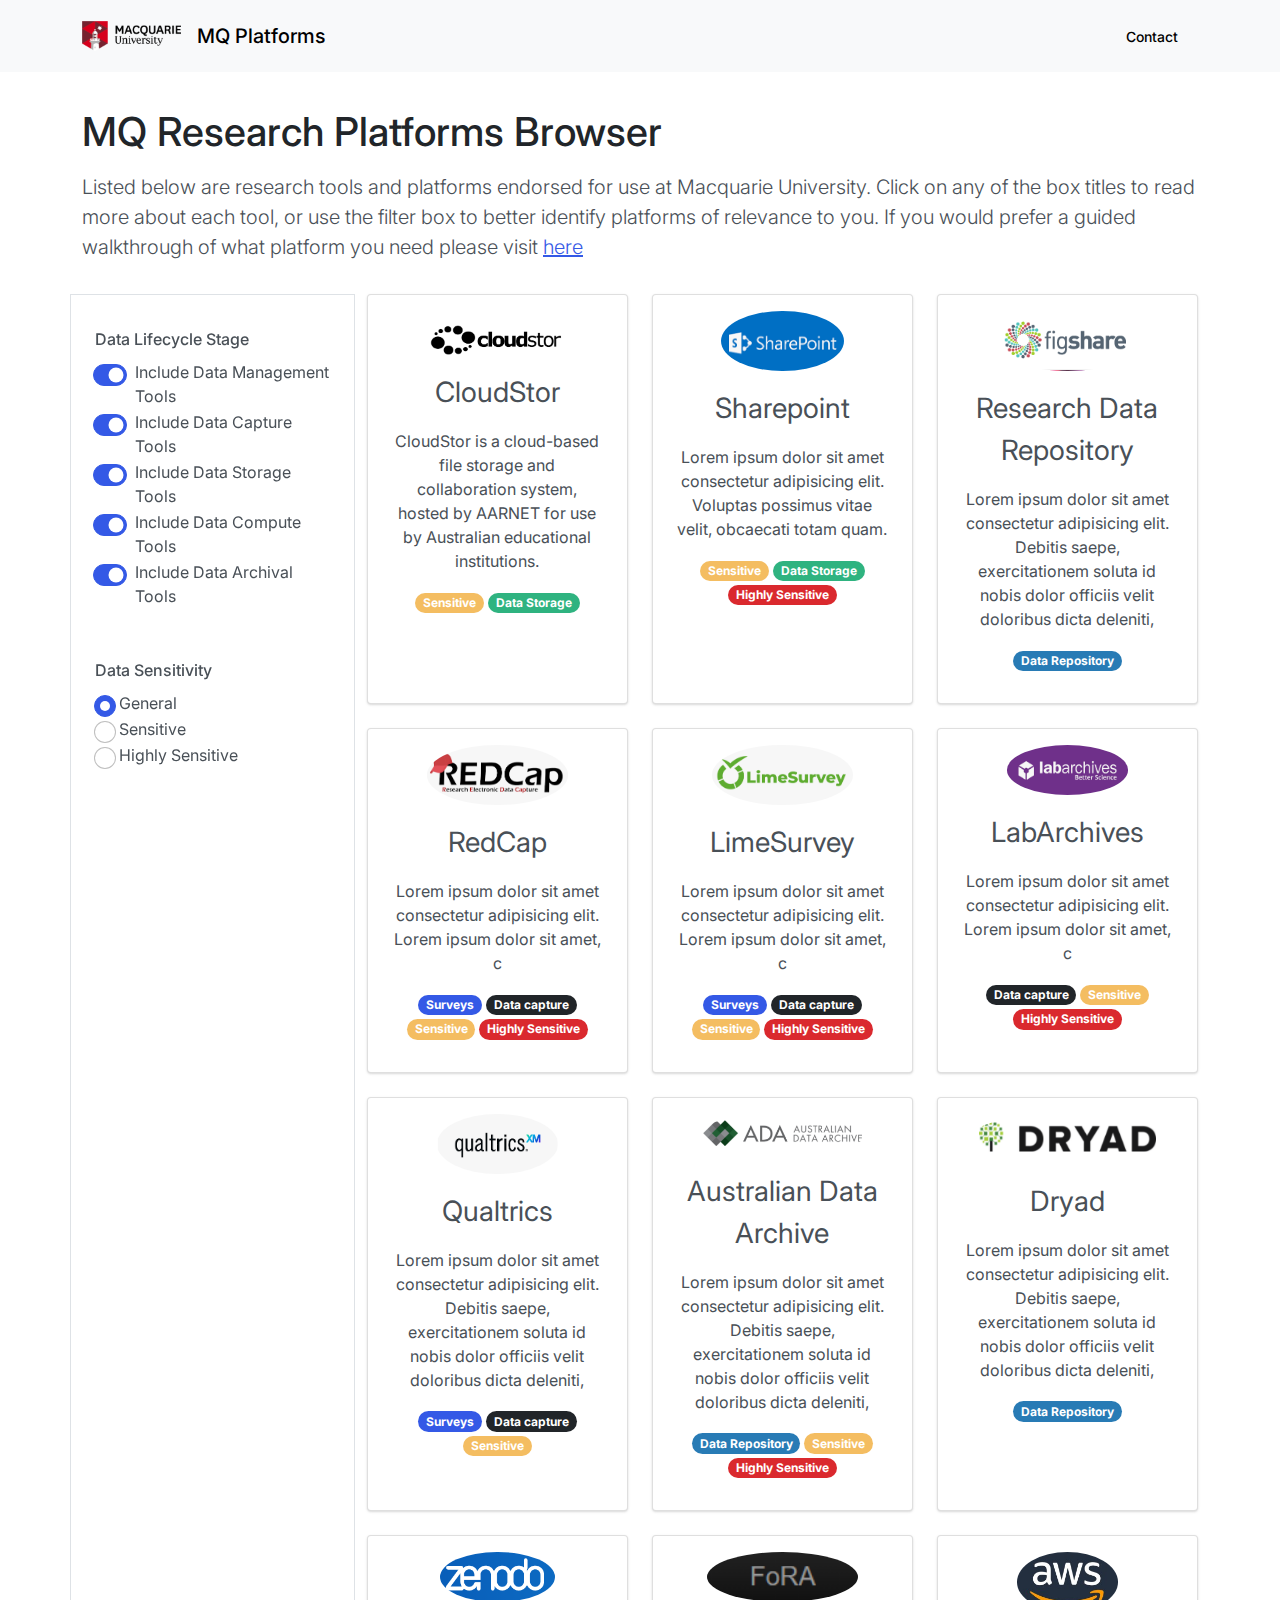
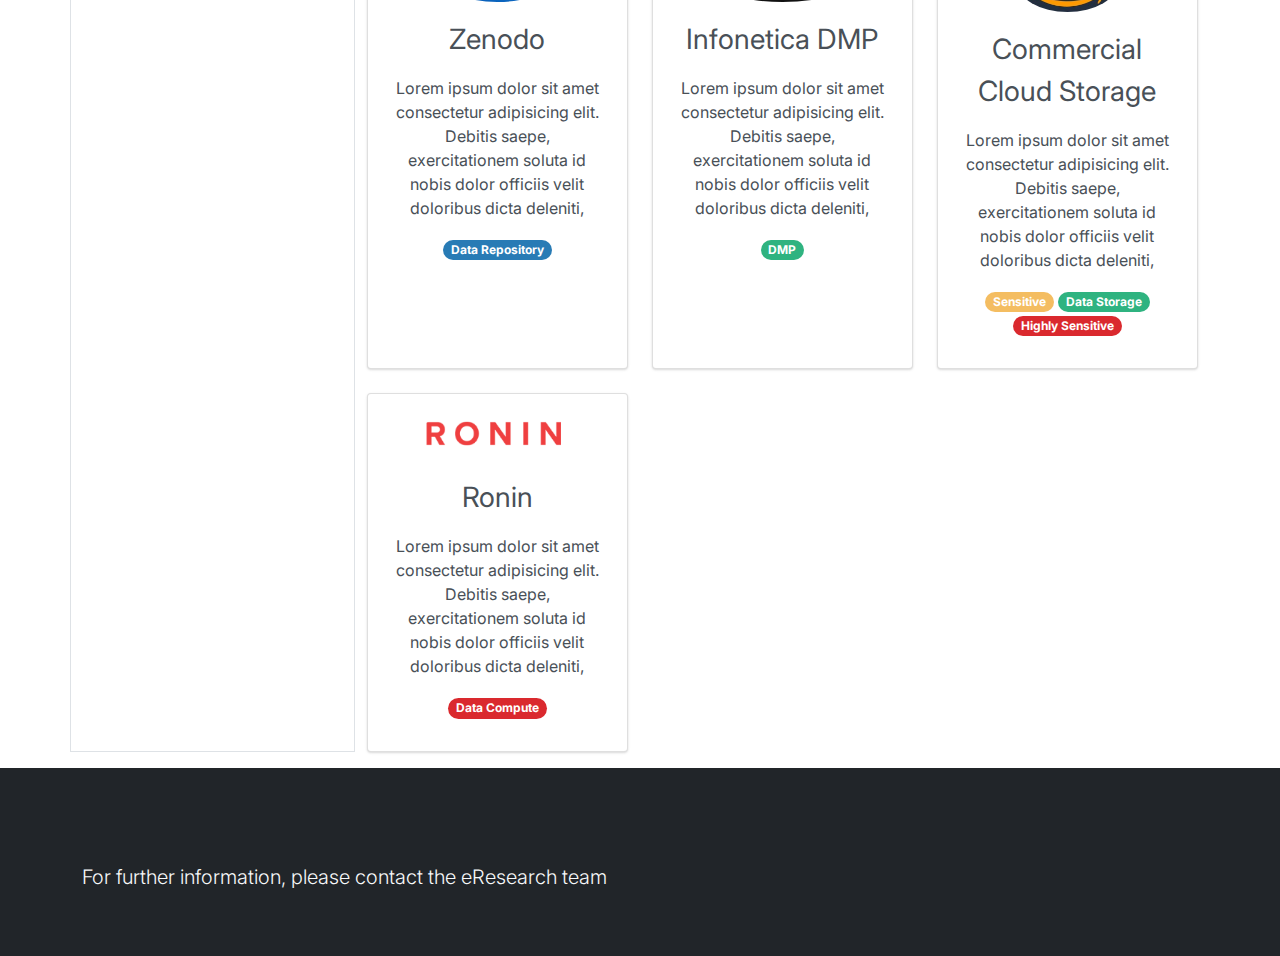
==== commit 8d248a47: "Filter box stick to top" ====
--- a/docs/index.html
+++ b/docs/index.html
@@ -74,118 +74,120 @@
     </section>
 
     <!-- MAIN BODY -->
-    <section class="pb-3">
+    <section class="pb-3" id="main-body">
       <div class="container">
         <div class="row">
           <!-- FILTER COLUMN -->
           <div class="col-lg-3 p-4 pb-lg-0 mb-3 mb-lg-0 border">
-            <legend class="col-form-label pt-2">Data Lifecycle Stage</legend>
-            <div class="form-check form-switch">
-              <input
-                class="form-check-input"
-                type="checkbox"
-                id="switchDataManagement"
-                value="data-management"
-                checked
-                onchange="updatePlatformCards()"
-              />
-              <label class="form-check-label" for="switchDataManagement"
-                >Include Data Management Tools</label
-              >
-            </div>
-            <div class="form-check form-switch">
-              <input
-                class="form-check-input"
-                type="checkbox"
-                id="switchDataCapture"
-                value="data-capture"
-                checked
-                onchange="updatePlatformCards()"
-              />
-              <label class="form-check-label" for="switchDataCapture"
-                >Include Data Capture Tools</label
-              >
-            </div>
-            <div class="form-check form-switch">
-              <input
-                class="form-check-input"
-                type="checkbox"
-                id="switchDataStorage"
-                value="data-storage"
-                checked
-                onchange="updatePlatformCards()"
-              />
-              <label class="form-check-label" for="switchDataStorage"
-                >Include Data Storage Tools</label
-              >
-            </div>
-            <div class="form-check form-switch">
-              <input
-                class="form-check-input"
-                type="checkbox"
-                id="switchDataCompute"
-                value="data-compute"
-                checked
-                onchange="updatePlatformCards()"
-              />
-              <label class="form-check-label" for="switchDataCompute"
-                >Include Data Compute Tools</label
-              >
-            </div>
-            <div class="form-check form-switch">
-              <input
-                class="form-check-input"
-                type="checkbox"
-                id="switchDataArchival"
-                value="data-archival"
-                checked
-                onchange="updatePlatformCards()"
-              />
-              <label class="form-check-label" for="switchDataArchival"
-                >Include Data Archival Tools</label
-              >
-            </div>
-
-            <legend class="col-form-label pt-5">Data Sensitivity</legend>
-            <div class="form-check">
-              <input
-                class="form-check-input"
-                type="radio"
-                name="sensitivityForm"
-                id="radio-general"
-                value="general"
-                onchange="updatePlatformCards()"
-                checked
-              />
-              <label class="form-check-label" for="radio-general">
-                General
-              </label>
-            </div>
-            <div class="form-check">
-              <input
-                class="form-check-input"
-                type="radio"
-                name="sensitivityForm"
-                id="radio-sensitive"
-                value="sensitive"
-                onchange="updatePlatformCards()"
-              />
-              <label class="form-check-label" for="radio-sensitive">
-                Sensitive
-              </label>
-            </div>
-            <div class="form-check disabled">
-              <input
-                class="form-check-input"
-                type="radio"
-                name="sensitivityForm"
-                id="radio-highly-sensitive"
-                value="highly-sensitive"
-                onchange="updatePlatformCards()"
-              />
-              <label class="form-check-label" for="radio-highly-sensitive">
-                Highly Sensitive
-              </label>
+            <div class="sticky-top">
+              <legend class="col-form-label pt-2">Data Lifecycle Stage</legend>
+              <div class="form-check form-switch">
+                <input
+                  class="form-check-input"
+                  type="checkbox"
+                  id="switchDataManagement"
+                  value="data-management"
+                  checked
+                  onchange="updatePlatformCards()"
+                />
+                <label class="form-check-label" for="switchDataManagement"
+                  >Include Data Management Tools</label
+                >
+              </div>
+              <div class="form-check form-switch">
+                <input
+                  class="form-check-input"
+                  type="checkbox"
+                  id="switchDataCapture"
+                  value="data-capture"
+                  checked
+                  onchange="updatePlatformCards()"
+                />
+                <label class="form-check-label" for="switchDataCapture"
+                  >Include Data Capture Tools</label
+                >
+              </div>
+              <div class="form-check form-switch">
+                <input
+                  class="form-check-input"
+                  type="checkbox"
+                  id="switchDataStorage"
+                  value="data-storage"
+                  checked
+                  onchange="updatePlatformCards()"
+                />
+                <label class="form-check-label" for="switchDataStorage"
+                  >Include Data Storage Tools</label
+                >
+              </div>
+              <div class="form-check form-switch">
+                <input
+                  class="form-check-input"
+                  type="checkbox"
+                  id="switchDataCompute"
+                  value="data-compute"
+                  checked
+                  onchange="updatePlatformCards()"
+                />
+                <label class="form-check-label" for="switchDataCompute"
+                  >Include Data Compute Tools</label
+                >
+              </div>
+              <div class="form-check form-switch">
+                <input
+                  class="form-check-input"
+                  type="checkbox"
+                  id="switchDataArchival"
+                  value="data-archival"
+                  checked
+                  onchange="updatePlatformCards()"
+                />
+                <label class="form-check-label" for="switchDataArchival"
+                  >Include Data Archival Tools</label
+                >
+              </div>
+
+              <legend class="col-form-label pt-5">Data Sensitivity</legend>
+              <div class="form-check">
+                <input
+                  class="form-check-input"
+                  type="radio"
+                  name="sensitivityForm"
+                  id="radio-general"
+                  value="general"
+                  onchange="updatePlatformCards()"
+                  checked
+                />
+                <label class="form-check-label" for="radio-general">
+                  General
+                </label>
+              </div>
+              <div class="form-check">
+                <input
+                  class="form-check-input"
+                  type="radio"
+                  name="sensitivityForm"
+                  id="radio-sensitive"
+                  value="sensitive"
+                  onchange="updatePlatformCards()"
+                />
+                <label class="form-check-label" for="radio-sensitive">
+                  Sensitive
+                </label>
+              </div>
+              <div class="form-check disabled">
+                <input
+                  class="form-check-input"
+                  type="radio"
+                  name="sensitivityForm"
+                  id="radio-highly-sensitive"
+                  value="highly-sensitive"
+                  onchange="updatePlatformCards()"
+                />
+                <label class="form-check-label" for="radio-highly-sensitive">
+                  Highly Sensitive
+                </label>
+              </div>
             </div>
           </div>
 
--- a/docs/static/css/custom.css
+++ b/docs/static/css/custom.css
@@ -1,3 +1,11 @@
+#main-body {
+  min-height: 750px;
+}
+
+.sticky-top {
+  top: 100px;
+}
+
 /* Form */
 
 /* Style the form */
